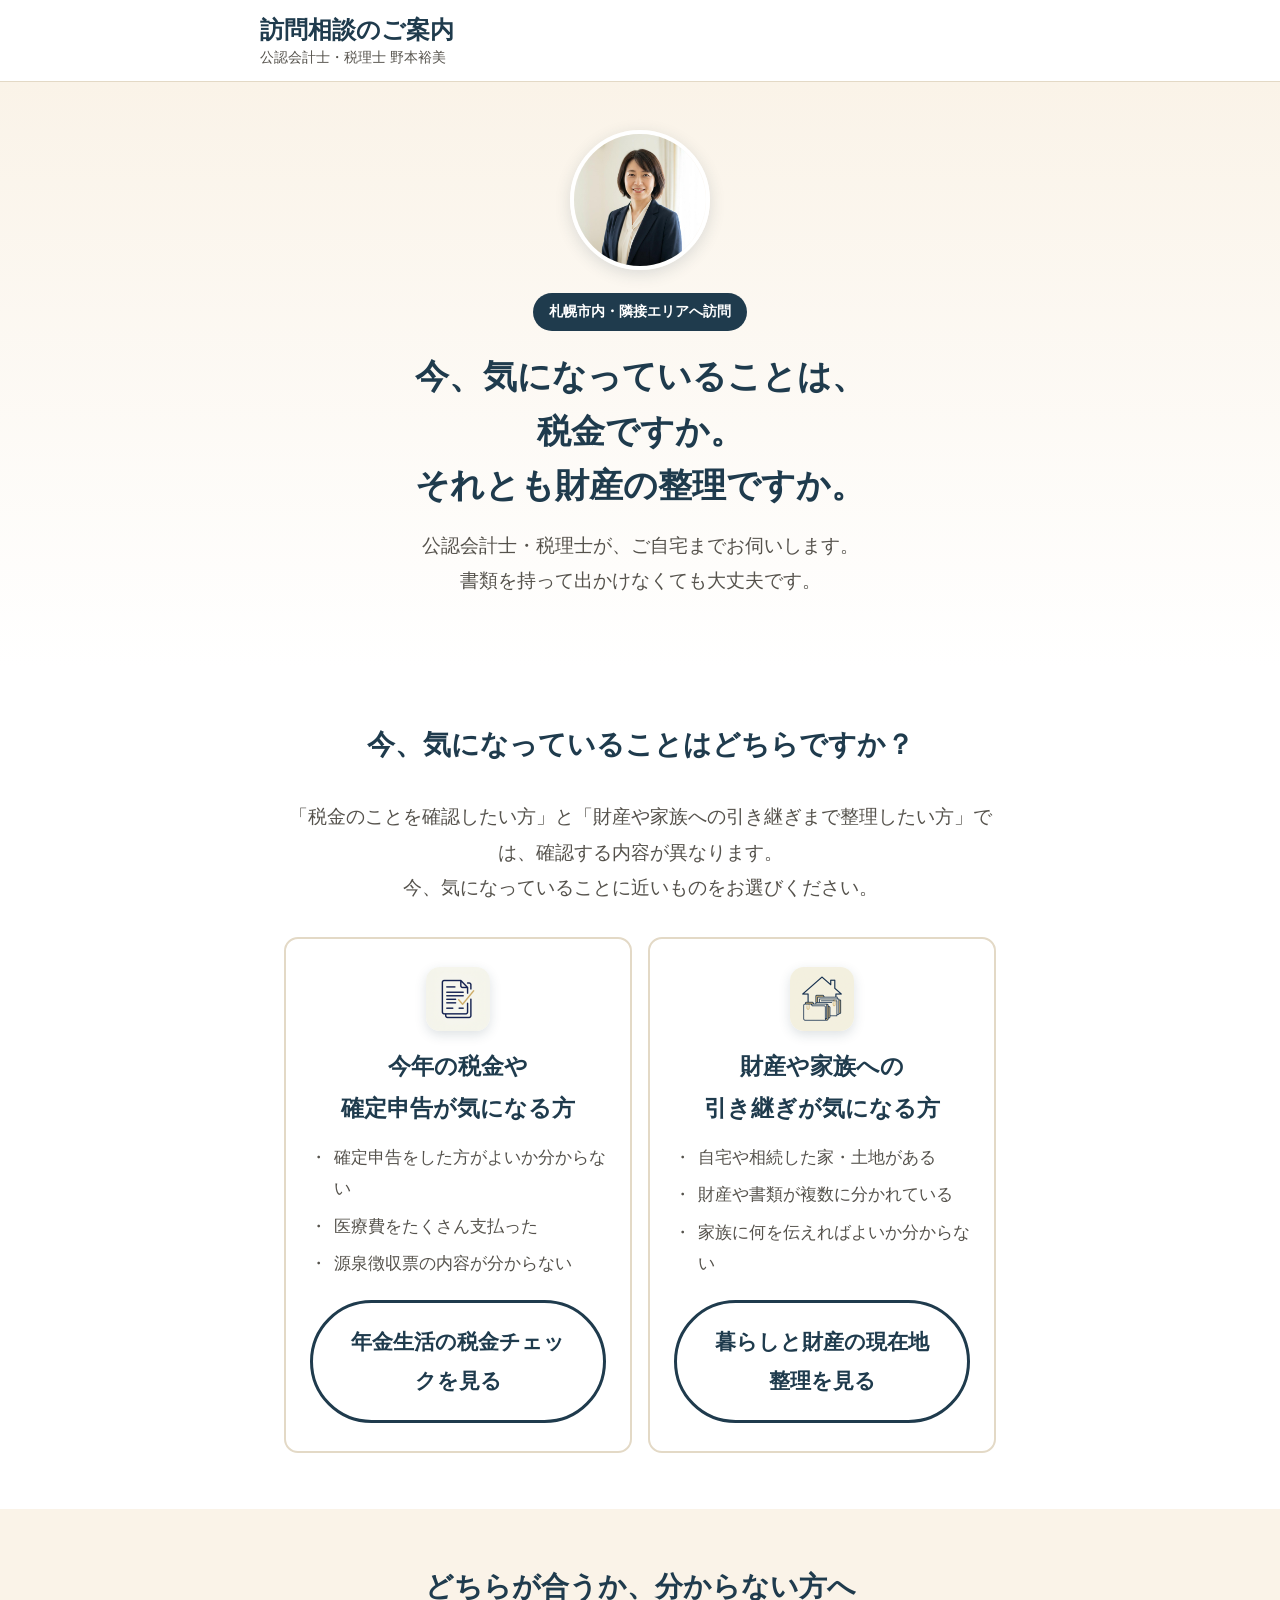
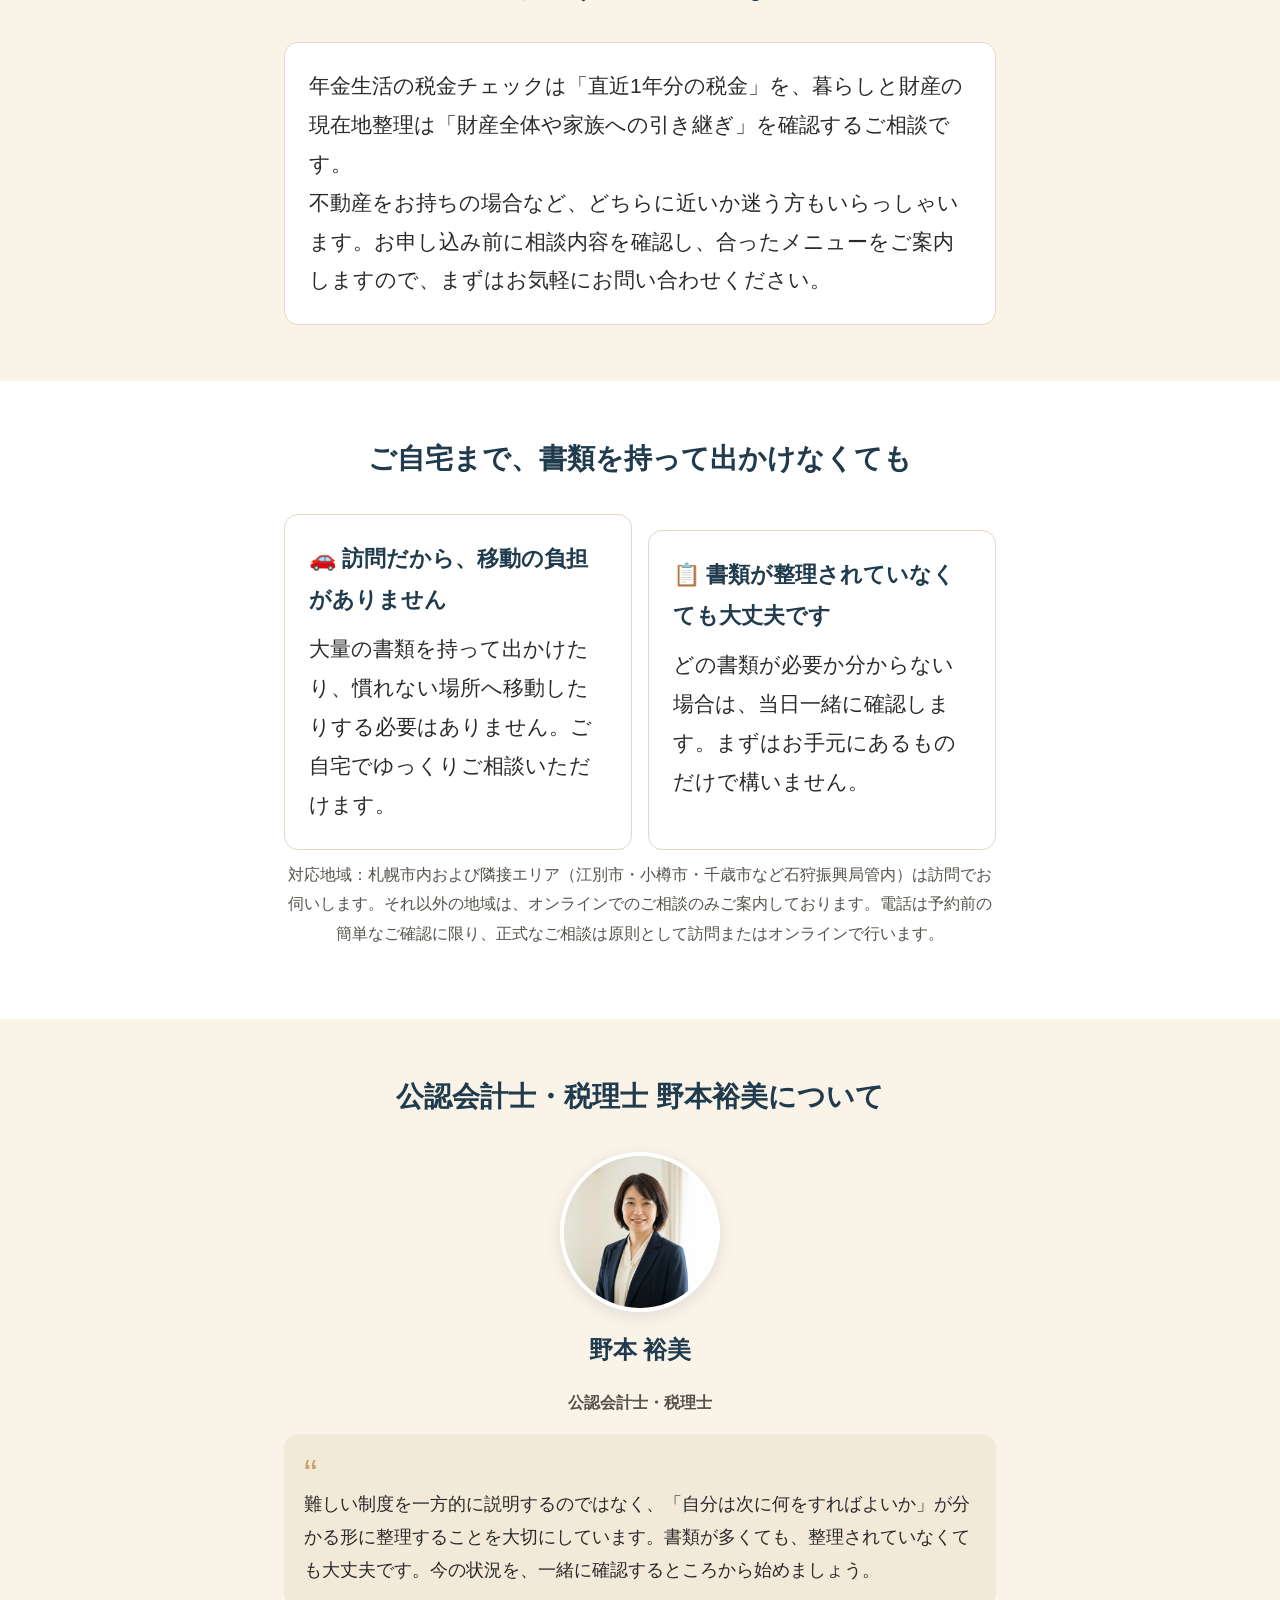
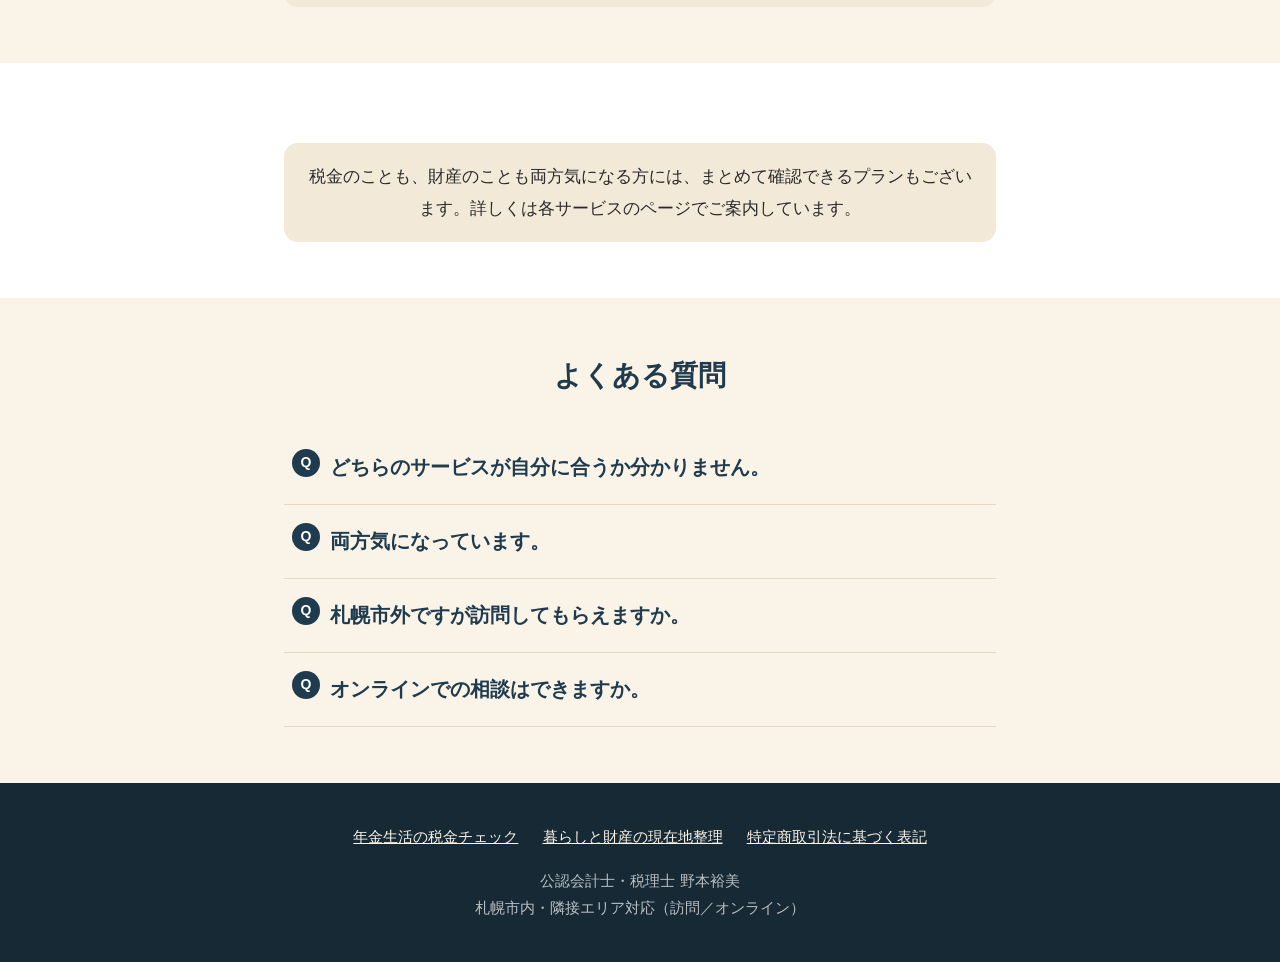
==== index.html @ a7a0d0bf "Initial commit: 野本裕美 訪問相談LP (案内ページ、税金チェック、現在地整理) Co-Authored-By: Claude Sonnet 5 <noreply@anthropic." ====
<!doctype html>
<html lang="ja">
<head>
<meta charset="UTF-8">
<meta name="viewport" content="width=device-width, initial-scale=1">
<title>訪問相談のご案内｜公認会計士・税理士 野本裕美</title>
<meta name="description" content="札幌市内・隣接エリアへの訪問相談。今年の税金が気になる方は「年金生活の税金チェック」、財産や家族への引き継ぎが気になる方は「暮らしと財産の現在地整理」へ。">
<link rel="stylesheet" href="assets/css/style.css">
</head>
<body>

<header class="site-header">
  <div class="header-inner">
    <div class="brand">訪問相談のご案内<small>公認会計士・税理士 野本裕美</small></div>
  </div>
</header>

<!-- ============ 1. ファーストビュー ============ -->
<section class="hero">
  <div class="container">
    <img class="hero-photo" src="assets/images/nomoto-profile.jpg" alt="公認会計士・税理士 野本裕美">
    <p class="eyebrow">札幌市内・隣接エリアへ訪問</p>
    <h1>今、気になっていることは、<br>税金ですか。<br>それとも財産の整理ですか。</h1>
    <p class="hero-sub">公認会計士・税理士が、ご自宅までお伺いします。<br>書類を持って出かけなくても大丈夫です。</p>
  </div>
</section>

<!-- ============ 2. 選択肢 ============ -->
<section>
  <div class="container">
    <h2 class="section-title">今、気になっていることはどちらですか？</h2>
    <p class="section-lead">「税金のことを確認したい方」と「財産や家族への引き継ぎまで整理したい方」では、確認する内容が異なります。<br>今、気になっていることに近いものをお選びください。</p>

    <div class="card-grid cols-2">
      <div class="choice-card">
        <img class="choice-icon-img" src="assets/images/icon-tax-check.png" alt="">
        <h3>今年の税金や<br>確定申告が気になる方</h3>
        <ul>
          <li>確定申告をした方がよいか分からない</li>
          <li>医療費をたくさん支払った</li>
          <li>源泉徴収票の内容が分からない</li>
        </ul>
        <a class="btn btn-secondary btn-block" href="tax-check.html">年金生活の税金チェックを見る</a>
      </div>

      <div class="choice-card">
        <img class="choice-icon-img" src="assets/images/icon-asset-check.png" alt="">
        <h3>財産や家族への<br>引き継ぎが気になる方</h3>
        <ul>
          <li>自宅や相続した家・土地がある</li>
          <li>財産や書類が複数に分かれている</li>
          <li>家族に何を伝えればよいか分からない</li>
        </ul>
        <a class="btn btn-secondary btn-block" href="asset-check.html">暮らしと財産の現在地整理を見る</a>
      </div>
    </div>
  </div>
</section>

<!-- ============ 3. どちらか分からない方へ ============ -->
<section class="alt">
  <div class="container">
    <h2 class="section-title">どちらが合うか、分からない方へ</h2>
    <div class="card">
      <p style="margin-bottom:0;">
        年金生活の税金チェックは「直近1年分の税金」を、暮らしと財産の現在地整理は「財産全体や家族への引き継ぎ」を確認するご相談です。<br>
        不動産をお持ちの場合など、どちらに近いか迷う方もいらっしゃいます。お申し込み前に相談内容を確認し、合ったメニューをご案内しますので、まずはお気軽にお問い合わせください。
      </p>
    </div>
  </div>
</section>

<!-- ============ 4. 訪問相談の特徴 ============ -->
<section>
  <div class="container">
    <h2 class="section-title">ご自宅まで、書類を持って出かけなくても</h2>
    <div class="card-grid cols-2">
      <div class="card">
        <h3>🚗 訪問だから、移動の負担がありません</h3>
        <p style="margin-bottom:0;">大量の書類を持って出かけたり、慣れない場所へ移動したりする必要はありません。ご自宅でゆっくりご相談いただけます。</p>
      </div>
      <div class="card">
        <h3>📋 書類が整理されていなくても大丈夫です</h3>
        <p style="margin-bottom:0;">どの書類が必要か分からない場合は、当日一緒に確認します。まずはお手元にあるものだけで構いません。</p>
      </div>
    </div>
    <p class="area-note">対応地域：札幌市内および隣接エリア（江別市・小樽市・千歳市など石狩振興局管内）は訪問でお伺いします。それ以外の地域は、オンラインでのご相談のみご案内しております。電話は予約前の簡単なご確認に限り、正式なご相談は原則として訪問またはオンラインで行います。</p>
  </div>
</section>

<!-- ============ 5. 提供者紹介 ============ -->
<section class="alt">
  <div class="container">
    <h2 class="section-title">公認会計士・税理士 野本裕美について</h2>
    <div class="profile">
      <img class="profile-photo" src="assets/images/nomoto-profile.jpg" alt="野本裕美">
      <div class="profile-name">野本 裕美</div>
      <div class="profile-cred">公認会計士・税理士</div>
      <div class="profile-comment">
        難しい制度を一方的に説明するのではなく、「自分は次に何をすればよいか」が分かる形に整理することを大切にしています。書類が多くても、整理されていなくても大丈夫です。今の状況を、一緒に確認するところから始めましょう。
      </div>
    </div>
  </div>
</section>

<!-- ============ 6. セットプラン軽め案内 ============ -->
<section>
  <div class="container">
    <div class="cross-link">
      税金のことも、財産のことも両方気になる方には、まとめて確認できるプランもございます。詳しくは各サービスのページでご案内しています。
    </div>
  </div>
</section>

<!-- ============ 7. よくある質問 ============ -->
<section class="alt">
  <div class="container">
    <h2 class="section-title">よくある質問</h2>

    <details class="faq-item">
      <summary>どちらのサービスが自分に合うか分かりません。</summary>
      <div class="faq-answer">お申し込み前に内容を確認し、合ったメニューをご案内します。まずはお気軽にお問い合わせください。</div>
    </details>

    <details class="faq-item">
      <summary>両方気になっています。</summary>
      <div class="faq-answer">まとめて確認できるセットプランをご用意しています。各サービスページの料金欄でご案内しています。</div>
    </details>

    <details class="faq-item">
      <summary>札幌市外ですが訪問してもらえますか。</summary>
      <div class="faq-answer">札幌市内および隣接エリア（江別・小樽・千歳など石狩振興局管内）は訪問で伺います。それ以外の地域は、オンラインでのご相談のみご案内しております。</div>
    </details>

    <details class="faq-item">
      <summary>オンラインでの相談はできますか。</summary>
      <div class="faq-answer">ご本人またはご家族が希望される場合は、対応を検討します。まずはお問い合わせください。</div>
    </details>
  </div>
</section>

<!-- ============ フッター ============ -->
<footer class="site-footer">
  <div class="container">
    <div class="footer-links">
      <a href="tax-check.html">年金生活の税金チェック</a>
      <a href="asset-check.html">暮らしと財産の現在地整理</a>
      <a href="javascript:void(0);" title="準備中">特定商取引法に基づく表記</a>
    </div>
    <p class="footer-address">
      公認会計士・税理士 野本裕美<br>
      札幌市内・隣接エリア対応（訪問／オンライン）
    </p>
  </div>
</footer>

</body>
</html>
---- assets/css/style.css ----
/* ==========================================================
   暮らしと財産の整理相談 / 年金生活の税金チェック 共通スタイル
   シニアにも読みやすいことを優先：文字大きめ・太め・行間広め・高コントラスト
   ========================================================== */

:root {
  --color-navy: #1f3b4d;
  --color-navy-dark: #162935;
  --color-cream: #faf3e8;
  --color-cream-soft: #f3e9d8;
  --color-white: #ffffff;
  --color-text: #2a2a2a;
  --color-text-soft: #55524c;
  --color-gold: #c9a46a;
  --color-terracotta: #c97c5d;
  --color-cta: #c1502e;
  --color-cta-dark: #a5401f;
  --color-border: #e3d9c6;
  --font-base: "Hiragino Sans", "Yu Gothic", "Noto Sans JP", "Meiryo", sans-serif;
  --max-width: 760px;
  --radius: 14px;
}

* {
  box-sizing: border-box;
}

html {
  scroll-behavior: smooth;
}

body {
  margin: 0;
  font-family: var(--font-base);
  color: var(--color-text);
  background: var(--color-white);
  line-height: 1.85;
  font-size: 21px;
  font-weight: 500;
  -webkit-text-size-adjust: 100%;
}

img {
  max-width: 100%;
  display: block;
}

a {
  color: inherit;
}

h1, h2, h3, h4 {
  font-weight: 700;
}

h1, h2, h3, p, ul, ol {
  margin: 0 0 0.9em;
}

.container {
  max-width: var(--max-width);
  margin: 0 auto;
  padding: 0 24px;
}

/* ---------- ヘッダー ---------- */

.site-header {
  background: var(--color-white);
  border-bottom: 1px solid var(--color-border);
  padding: 14px 20px;
  position: sticky;
  top: 0;
  z-index: 10;
}

.site-header .header-inner {
  max-width: var(--max-width);
  margin: 0 auto;
  display: flex;
  align-items: center;
  justify-content: space-between;
  gap: 12px;
}

.brand-group {
  display: flex;
  align-items: center;
  gap: 10px;
  min-width: 0;
}

.brand-icon {
  width: 38px;
  height: 38px;
  border-radius: 9px;
  object-fit: cover;
  flex-shrink: 0;
}

.site-header .brand {
  font-size: 24px;
  font-weight: bold;
  color: var(--color-navy);
  line-height: 1.35;
}

.site-header .brand small {
  display: block;
  font-weight: 500;
  font-size: 14px;
  color: var(--color-text-soft);
  margin-top: 2px;
}

.header-cta {
  flex-shrink: 0;
  background: var(--color-cta);
  color: var(--color-white);
  padding: 12px 20px;
  border-radius: 999px;
  font-size: 16px;
  font-weight: bold;
  text-decoration: none;
  white-space: nowrap;
}

/* ---------- セクション共通 ---------- */

section {
  padding: 56px 0;
}

section.alt {
  background: var(--color-cream);
}

.section-title {
  font-size: 28px;
  color: var(--color-navy);
  text-align: center;
  margin-bottom: 32px;
  line-height: 1.6;
}

.section-lead {
  text-align: center;
  color: var(--color-text-soft);
  margin-bottom: 32px;
  font-size: 19px;
}

/* ---------- ファーストビュー ---------- */

.hero {
  background: linear-gradient(180deg, var(--color-cream) 0%, var(--color-white) 100%);
  padding: 48px 0 40px;
  text-align: center;
}

.hero-icon {
  width: 68px;
  height: 68px;
  border-radius: 16px;
  object-fit: cover;
  margin: 0 auto 16px;
  box-shadow: 0 4px 12px rgba(31, 59, 77, 0.15);
}

.hero .eyebrow {
  display: inline-block;
  background: var(--color-navy);
  color: var(--color-white);
  font-size: 14px;
  font-weight: bold;
  padding: 6px 16px;
  border-radius: 999px;
  margin-bottom: 18px;
}

.hero h1 {
  font-size: 34px;
  line-height: 1.6;
  color: var(--color-navy);
  margin-bottom: 16px;
}

.hero .hero-sub {
  font-size: 19px;
  color: var(--color-text-soft);
  margin-bottom: 28px;
}

.hero .hero-meta {
  font-size: 17px;
  font-weight: bold;
  color: var(--color-text-soft);
  margin-bottom: 28px;
}

.hero-photo {
  width: 140px;
  height: 140px;
  border-radius: 50%;
  object-fit: cover;
  margin: 0 auto 20px;
  border: 4px solid var(--color-white);
  box-shadow: 0 4px 16px rgba(31, 59, 77, 0.15);
}

/* ---------- ボタン ---------- */

.btn {
  display: inline-block;
  text-decoration: none;
  font-weight: bold;
  text-align: center;
  border-radius: 999px;
  padding: 20px 32px;
  font-size: 21px;
  min-width: 280px;
  transition: opacity 0.15s ease, transform 0.15s ease;
}

.btn:hover, .btn:active {
  opacity: 0.85;
}

.btn-primary {
  background: var(--color-cta);
  color: var(--color-white);
  box-shadow: 0 6px 16px rgba(193, 80, 46, 0.35);
}

.btn-secondary {
  background: var(--color-white);
  color: var(--color-navy);
  border: 3px solid var(--color-navy);
}

.btn-block {
  display: block;
  width: 100%;
}

.btn-note {
  font-size: 15px;
  font-weight: 500;
  color: var(--color-text-soft);
  margin-top: 10px;
}

.cta-wrap {
  text-align: center;
  margin: 28px 0;
}

/* ---------- チェックリスト ---------- */

.check-list {
  list-style: none;
  padding: 0;
  margin: 0;
  display: grid;
  gap: 14px;
}

.check-list li {
  background: var(--color-white);
  border: 1px solid var(--color-border);
  border-radius: var(--radius);
  padding: 18px 20px;
  display: flex;
  align-items: flex-start;
  gap: 12px;
  font-size: 20px;
  font-weight: 600;
}

.check-list li::before {
  content: "✓";
  flex-shrink: 0;
  width: 30px;
  height: 30px;
  border-radius: 50%;
  background: var(--color-gold);
  color: var(--color-white);
  display: flex;
  align-items: center;
  justify-content: center;
  font-size: 16px;
  font-weight: bold;
}

/* ---------- カード ---------- */

.card {
  background: var(--color-white);
  border: 1px solid var(--color-border);
  border-radius: var(--radius);
  padding: 24px;
}

.card + .card {
  margin-top: 16px;
}

.card h3 {
  color: var(--color-navy);
  font-size: 22px;
  margin-bottom: 10px;
}

.card-grid {
  display: grid;
  gap: 16px;
}

@media (min-width: 640px) {
  .card-grid.cols-2 {
    grid-template-columns: 1fr 1fr;
  }
}

/* ---------- 選択肢カード（案内ページ） ---------- */

.choice-card {
  background: var(--color-white);
  border: 2px solid var(--color-border);
  border-radius: var(--radius);
  padding: 28px 24px;
  text-align: center;
}

.choice-card .choice-icon {
  font-size: 40px;
  margin-bottom: 12px;
}

.choice-card .choice-icon-img {
  width: 64px;
  height: 64px;
  border-radius: 14px;
  object-fit: cover;
  margin: 0 auto 14px;
  box-shadow: 0 4px 12px rgba(31, 59, 77, 0.15);
}

.choice-card h3 {
  font-size: 23px;
  color: var(--color-navy);
  margin-bottom: 12px;
}

.choice-card ul {
  text-align: left;
  padding-left: 0;
  list-style: none;
  margin-bottom: 20px;
  font-size: 17px;
  font-weight: 500;
  color: var(--color-text-soft);
}

.choice-card ul li {
  padding-left: 1.4em;
  position: relative;
  margin-bottom: 6px;
}

.choice-card ul li::before {
  content: "・";
  position: absolute;
  left: 0;
}

/* ---------- ステップ（相談の流れ） ---------- */

.steps {
  list-style: none;
  padding: 0;
  margin: 0;
  counter-reset: step;
}

.steps li {
  counter-increment: step;
  position: relative;
  padding: 4px 0 24px 56px;
  border-left: 2px solid var(--color-border);
  margin-left: 20px;
}

.steps li:last-child {
  border-left: 2px solid transparent;
  padding-bottom: 0;
}

.steps li::before {
  content: counter(step);
  position: absolute;
  left: -21px;
  top: 0;
  width: 40px;
  height: 40px;
  border-radius: 50%;
  background: var(--color-navy);
  color: var(--color-white);
  display: flex;
  align-items: center;
  justify-content: center;
  font-weight: bold;
  font-size: 18px;
}

.steps h4 {
  margin: 0 0 4px;
  font-size: 19px;
  color: var(--color-navy);
}

.steps p {
  margin: 0;
  font-size: 17px;
  color: var(--color-text-soft);
}

/* ---------- 結果分類（4分類 / 9項目） ---------- */

.result-grid {
  display: grid;
  gap: 12px;
  margin-bottom: 20px;
}

@media (min-width: 640px) {
  .result-grid.cols-2 {
    grid-template-columns: 1fr 1fr;
  }
}

.result-item {
  background: var(--color-cream-soft);
  border-radius: var(--radius);
  padding: 18px 20px;
  font-size: 18px;
  font-weight: 600;
}

.result-item .num {
  display: inline-block;
  background: var(--color-navy);
  color: var(--color-white);
  font-size: 13px;
  font-weight: bold;
  border-radius: 999px;
  padding: 3px 12px;
  margin-bottom: 8px;
}

.disclaimer {
  font-size: 15px;
  color: var(--color-text-soft);
  background: var(--color-cream-soft);
  border-radius: var(--radius);
  padding: 16px 20px;
  margin-top: 20px;
}

/* ---------- 提供者紹介 ---------- */

.profile {
  display: flex;
  flex-direction: column;
  align-items: center;
  text-align: center;
  gap: 16px;
}

.profile-photo {
  width: 160px;
  height: 160px;
  border-radius: 50%;
  object-fit: cover;
  border: 4px solid var(--color-white);
  box-shadow: 0 4px 16px rgba(31, 59, 77, 0.12);
}

.profile-name {
  font-size: 24px;
  color: var(--color-navy);
  font-weight: bold;
}

.profile-cred {
  font-size: 16px;
  font-weight: 600;
  color: var(--color-text-soft);
}

.profile-comment {
  background: var(--color-cream-soft);
  border-radius: var(--radius);
  padding: 20px;
  font-size: 18px;
  text-align: left;
  position: relative;
}

.profile-comment::before {
  content: "“";
  font-size: 40px;
  color: var(--color-gold);
  line-height: 1;
  display: block;
  margin-bottom: -6px;
}

/* ---------- 料金テーブル ---------- */

.price-card {
  border: 2px solid var(--color-navy);
  border-radius: var(--radius);
  padding: 26px 24px;
  background: var(--color-white);
}

.price-card .price-name {
  font-size: 21px;
  color: var(--color-navy);
  font-weight: bold;
  margin-bottom: 6px;
}

.price-card .price-amount {
  font-size: 34px;
  color: var(--color-navy);
  font-weight: bold;
  margin-bottom: 4px;
}

.price-card .price-amount span {
  font-size: 16px;
  font-weight: 500;
  color: var(--color-text-soft);
}

.price-card .price-meta {
  font-size: 16px;
  font-weight: 600;
  color: var(--color-text-soft);
  margin-bottom: 18px;
}

.price-included, .price-excluded {
  font-size: 17px;
  font-weight: 500;
  margin-bottom: 0;
}

.price-included li, .price-excluded li {
  margin-bottom: 6px;
}

.set-plan-card {
  background: var(--color-cream-soft);
  border: 1px dashed var(--color-gold);
  border-radius: var(--radius);
  padding: 20px;
  margin-top: 20px;
}

.set-plan-card .set-plan-label {
  font-size: 15px;
  color: var(--color-terracotta);
  font-weight: bold;
  margin-bottom: 6px;
}

.set-plan-card .price-amount {
  font-size: 26px;
}

/* ---------- FAQ ---------- */

.faq-item {
  border-bottom: 1px solid var(--color-border);
}

.faq-item summary {
  cursor: pointer;
  font-weight: bold;
  color: var(--color-navy);
  padding: 18px 8px;
  font-size: 20px;
  list-style: none;
  display: flex;
  gap: 10px;
}

.faq-item summary::before {
  content: "Q";
  flex-shrink: 0;
  background: var(--color-navy);
  color: var(--color-white);
  width: 28px;
  height: 28px;
  border-radius: 50%;
  font-size: 14px;
  display: flex;
  align-items: center;
  justify-content: center;
}

.faq-item summary::-webkit-details-marker {
  display: none;
}

.faq-item .faq-answer {
  padding: 0 8px 18px 46px;
  font-size: 19px;
  font-weight: 500;
  color: var(--color-text-soft);
}

/* ---------- 準備資料 ---------- */

.doc-list {
  list-style: none;
  padding: 0;
  display: grid;
  gap: 10px;
}

.doc-list li {
  background: var(--color-white);
  border: 1px solid var(--color-border);
  border-radius: 10px;
  padding: 14px 16px;
  font-size: 19px;
  font-weight: 600;
  display: flex;
  gap: 10px;
  align-items: center;
}

.doc-list li::before {
  content: "📄";
  flex-shrink: 0;
}

/* ---------- 書類イメージ ---------- */

.doc-amount-image {
  background: var(--color-cream-soft);
  border-radius: var(--radius);
  padding: 24px;
  text-align: center;
  margin: 20px 0;
}

.doc-amount-image img {
  max-width: 260px;
  margin: 0 auto 14px;
  border-radius: 10px;
}

.doc-amount-image p {
  font-size: 16px;
  font-weight: 600;
  color: var(--color-text-soft);
  margin: 0;
}

/* ---------- 注記ボックス ---------- */

.note-box {
  background: var(--color-cream-soft);
  border-left: 4px solid var(--color-gold);
  border-radius: 0 var(--radius) var(--radius) 0;
  padding: 16px 20px;
  font-size: 17px;
  color: var(--color-text-soft);
}

/* ---------- フッター ---------- */

.site-footer {
  background: var(--color-navy-dark);
  color: var(--color-white);
  padding: 40px 0 28px;
  text-align: center;
  font-size: 15px;
}

.site-footer a {
  color: var(--color-cream);
  text-decoration: underline;
}

.site-footer .footer-links {
  margin-bottom: 16px;
}

.site-footer .footer-links a {
  margin: 0 10px;
}

.site-footer .footer-address {
  color: rgba(255, 255, 255, 0.7);
  line-height: 1.8;
}

/* ---------- リンク誘導（別LPへ） ---------- */

.cross-link {
  text-align: center;
  padding: 18px;
  background: var(--color-cream-soft);
  border-radius: var(--radius);
  font-size: 17px;
  font-weight: 500;
  margin-top: 24px;
}

.cross-link a {
  color: var(--color-navy);
  font-weight: bold;
  text-decoration: underline;
}

/* ---------- 対応地域バッジ ---------- */

.area-note {
  font-size: 16px;
  color: var(--color-text-soft);
  text-align: center;
  margin-top: 10px;
}

@media (max-width: 480px) {
  body {
    font-size: 19px;
  }
  .hero h1 {
    font-size: 28px;
  }
  .section-title {
    font-size: 24px;
  }
  .btn {
    min-width: 100%;
  }
}
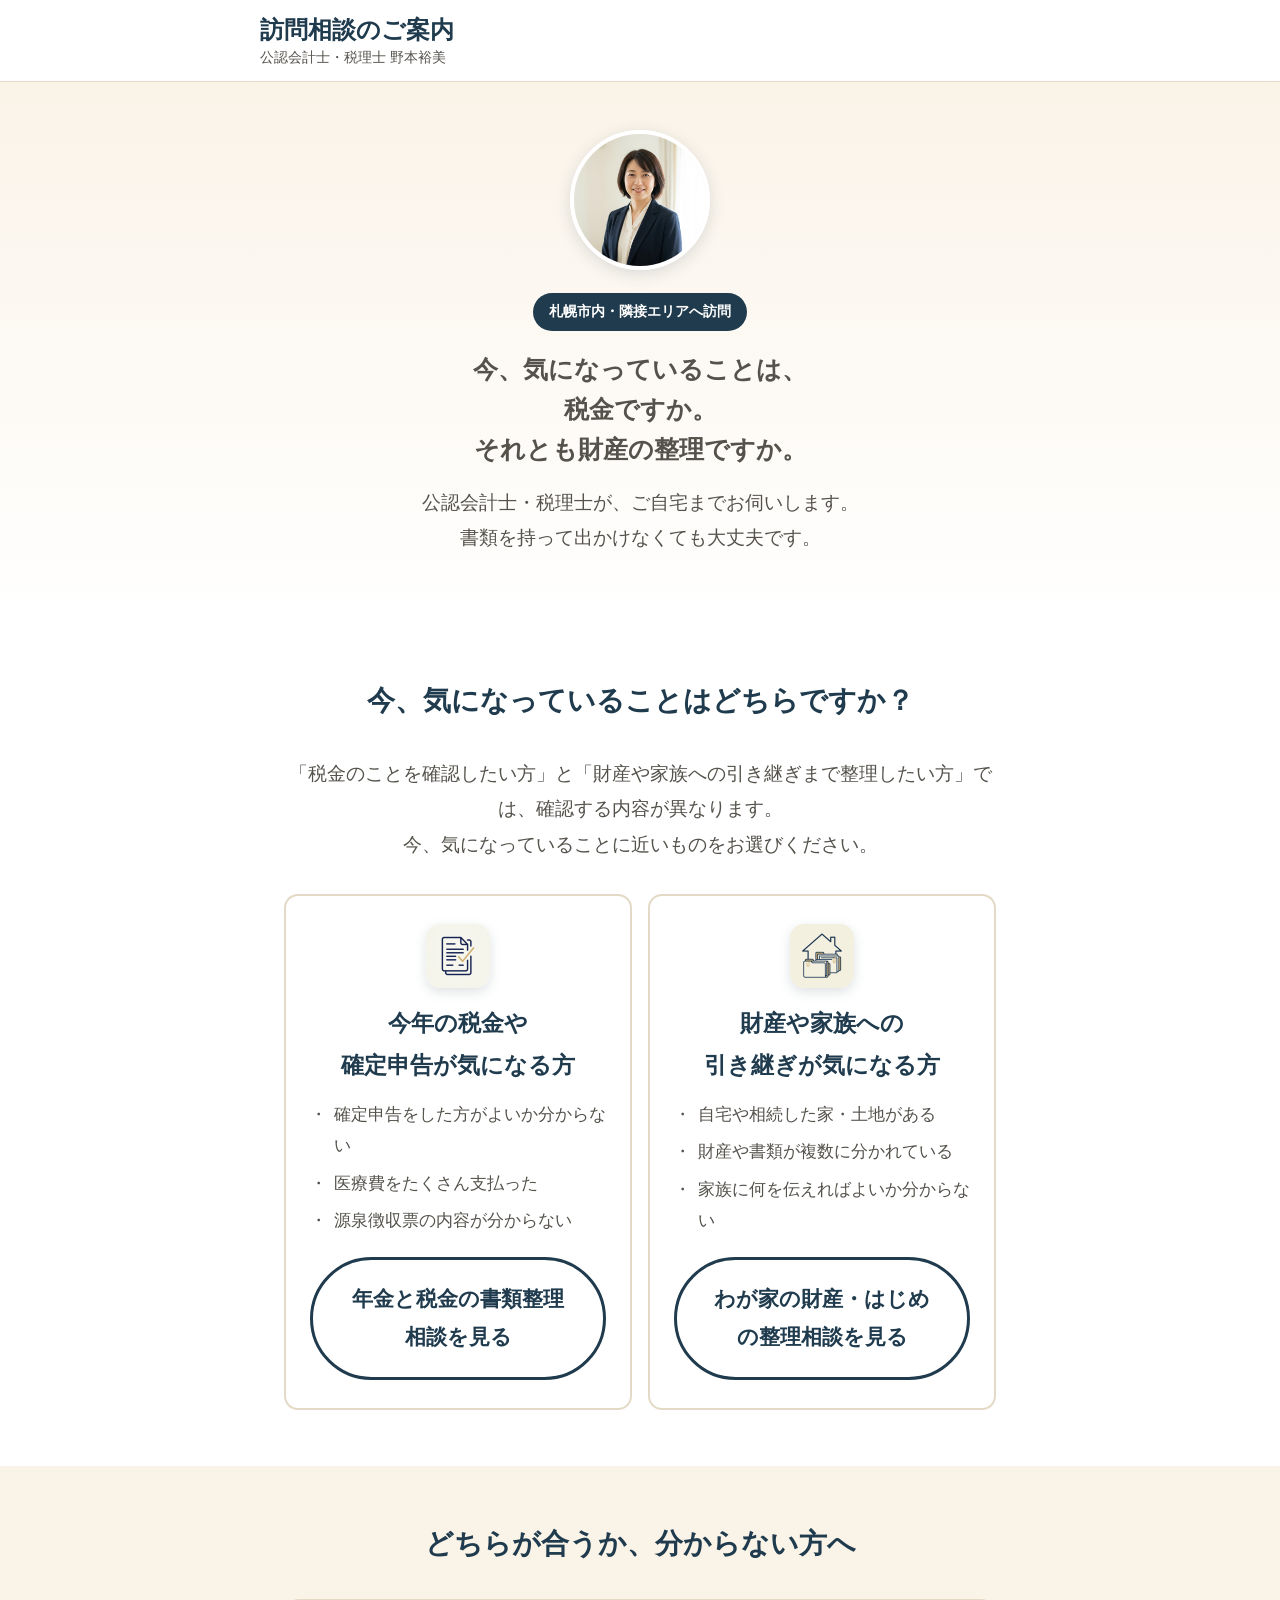
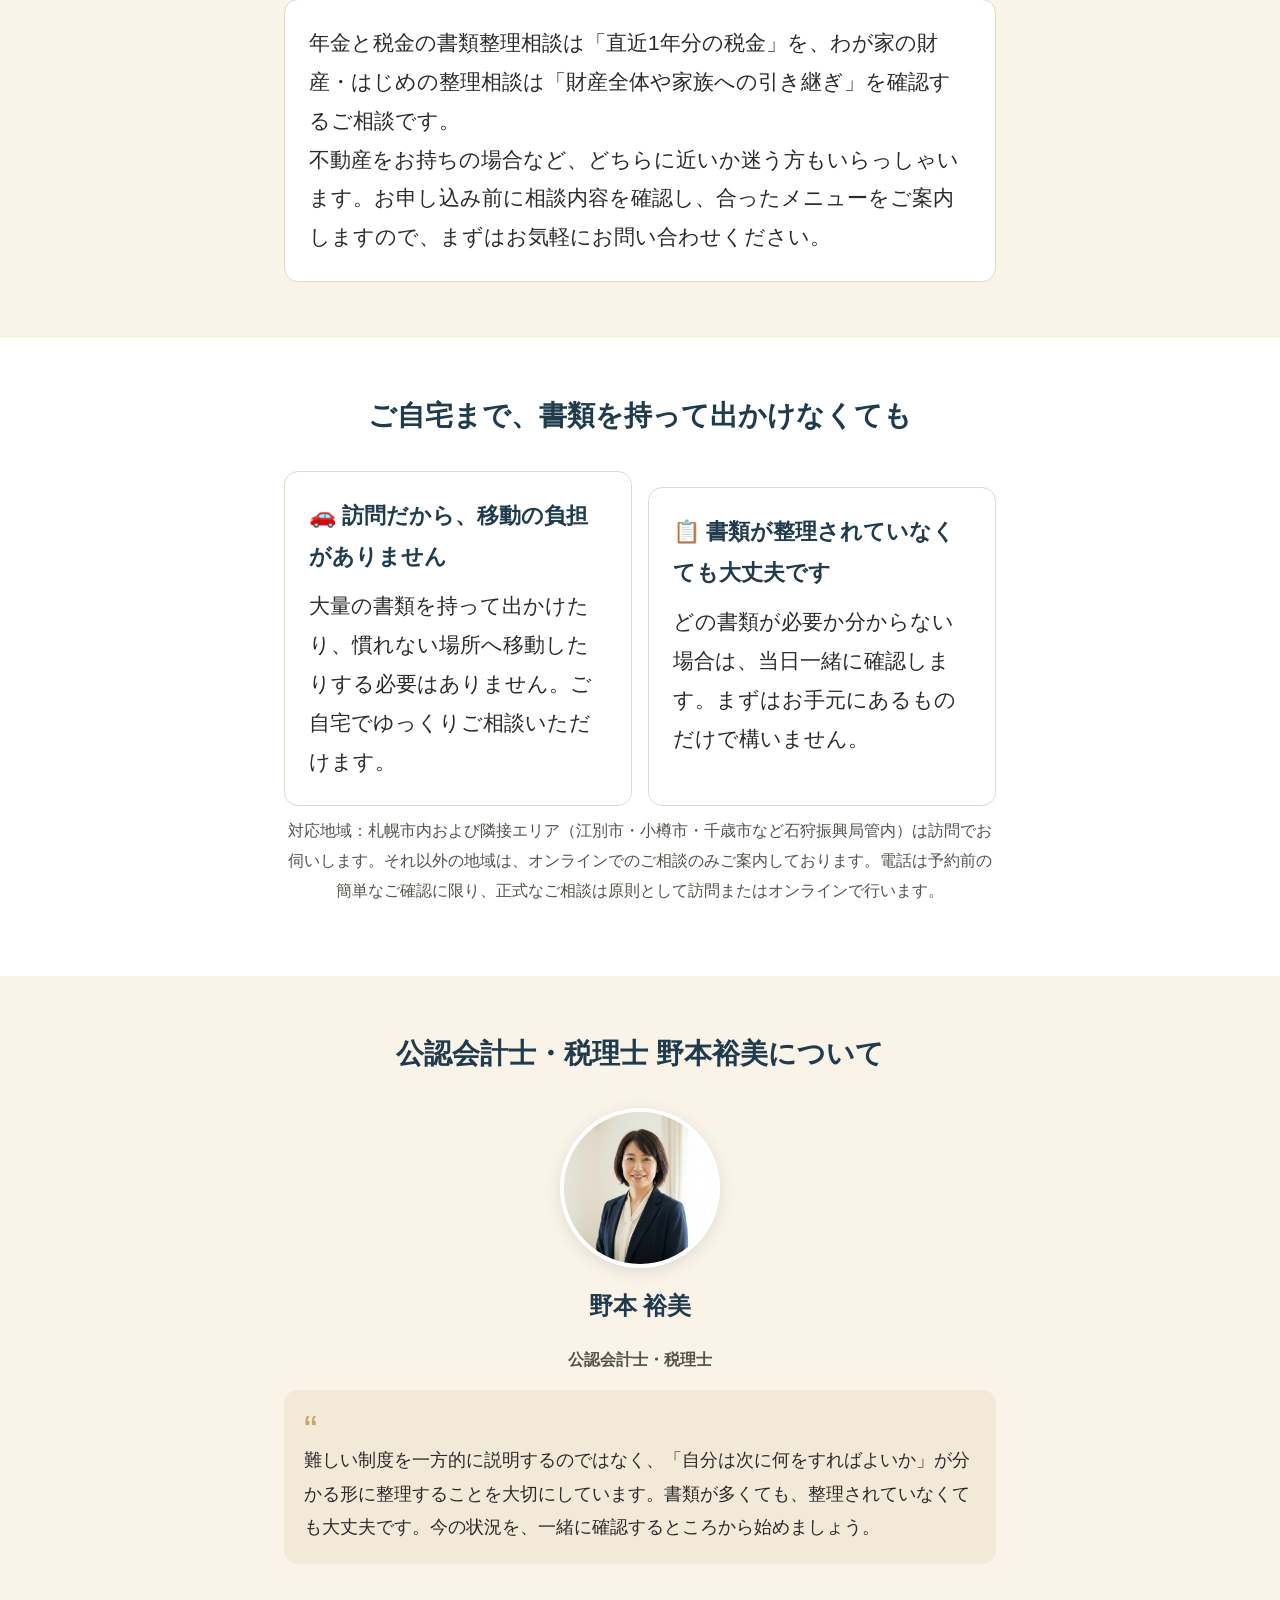
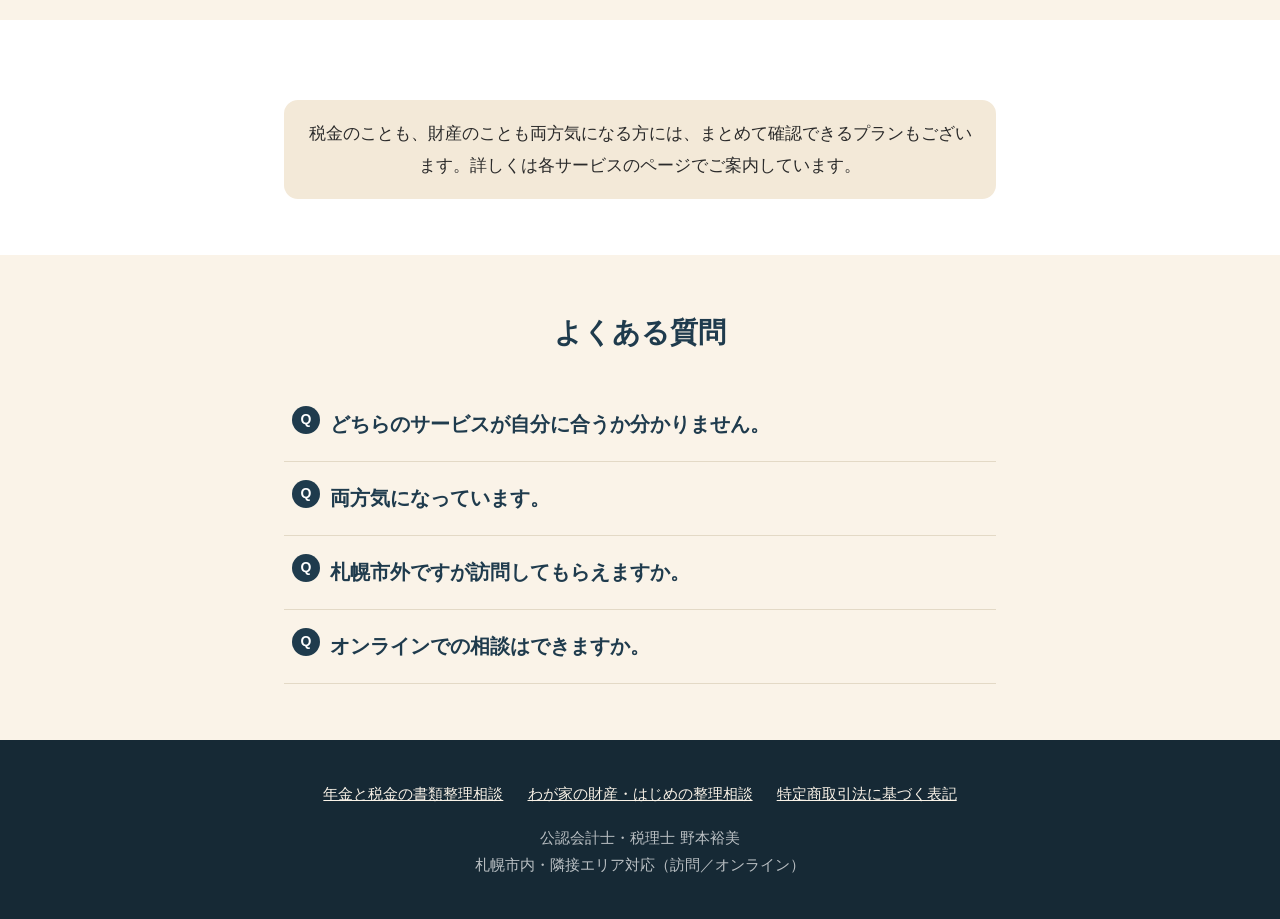
==== commit a2af9671: "サービス名を変更し、ファーストビューの訴求力を改善 - 年金生活の税金チェック → 年金と税金の書類整理相談 - 暮らしと財産の現在地整理 → わが家の財産・はじめの整理相談 - サービス名をヒーロー" ====
--- a/index.html
+++ b/index.html
@@ -4,7 +4,7 @@
 <meta charset="UTF-8">
 <meta name="viewport" content="width=device-width, initial-scale=1">
 <title>訪問相談のご案内｜公認会計士・税理士 野本裕美</title>
-<meta name="description" content="札幌市内・隣接エリアへの訪問相談。今年の税金が気になる方は「年金生活の税金チェック」、財産や家族への引き継ぎが気になる方は「暮らしと財産の現在地整理」へ。">
+<meta name="description" content="札幌市内・隣接エリアへの訪問相談。今年の税金が気になる方は「年金と税金の書類整理相談」、財産や家族への引き継ぎが気になる方は「わが家の財産・はじめの整理相談」へ。">
 <link rel="stylesheet" href="assets/css/style.css">
 </head>
 <body>
@@ -40,7 +40,7 @@
           <li>医療費をたくさん支払った</li>
           <li>源泉徴収票の内容が分からない</li>
         </ul>
-        <a class="btn btn-secondary btn-block" href="tax-check.html">年金生活の税金チェックを見る</a>
+        <a class="btn btn-secondary btn-block" href="tax-check.html">年金と税金の書類整理相談を見る</a>
       </div>
 
       <div class="choice-card">
@@ -51,7 +51,7 @@
           <li>財産や書類が複数に分かれている</li>
           <li>家族に何を伝えればよいか分からない</li>
         </ul>
-        <a class="btn btn-secondary btn-block" href="asset-check.html">暮らしと財産の現在地整理を見る</a>
+        <a class="btn btn-secondary btn-block" href="asset-check.html">わが家の財産・はじめの整理相談を見る</a>
       </div>
     </div>
   </div>
@@ -63,7 +63,7 @@
     <h2 class="section-title">どちらが合うか、分からない方へ</h2>
     <div class="card">
       <p style="margin-bottom:0;">
-        年金生活の税金チェックは「直近1年分の税金」を、暮らしと財産の現在地整理は「財産全体や家族への引き継ぎ」を確認するご相談です。<br>
+        年金と税金の書類整理相談は「直近1年分の税金」を、わが家の財産・はじめの整理相談は「財産全体や家族への引き継ぎ」を確認するご相談です。<br>
         不動産をお持ちの場合など、どちらに近いか迷う方もいらっしゃいます。お申し込み前に相談内容を確認し、合ったメニューをご案内しますので、まずはお気軽にお問い合わせください。
       </p>
     </div>
@@ -143,8 +143,8 @@
 <footer class="site-footer">
   <div class="container">
     <div class="footer-links">
-      <a href="tax-check.html">年金生活の税金チェック</a>
-      <a href="asset-check.html">暮らしと財産の現在地整理</a>
+      <a href="tax-check.html">年金と税金の書類整理相談</a>
+      <a href="asset-check.html">わが家の財産・はじめの整理相談</a>
       <a href="javascript:void(0);" title="準備中">特定商取引法に基づく表記</a>
     </div>
     <p class="footer-address">
--- a/assets/css/style.css
+++ b/assets/css/style.css
@@ -178,10 +178,19 @@
   margin-bottom: 18px;
 }
 
+.service-name {
+  font-size: clamp(30px, 5vw, 42px);
+  font-weight: 800;
+  color: var(--color-navy);
+  line-height: 1.3;
+  margin-bottom: 14px;
+}
+
 .hero h1 {
-  font-size: 34px;
+  font-size: clamp(20px, 2.6vw, 25px);
+  font-weight: 600;
   line-height: 1.6;
-  color: var(--color-navy);
+  color: var(--color-text-soft);
   margin-bottom: 16px;
 }
 
@@ -742,9 +751,6 @@
   body {
     font-size: 19px;
   }
-  .hero h1 {
-    font-size: 28px;
-  }
   .section-title {
     font-size: 24px;
   }
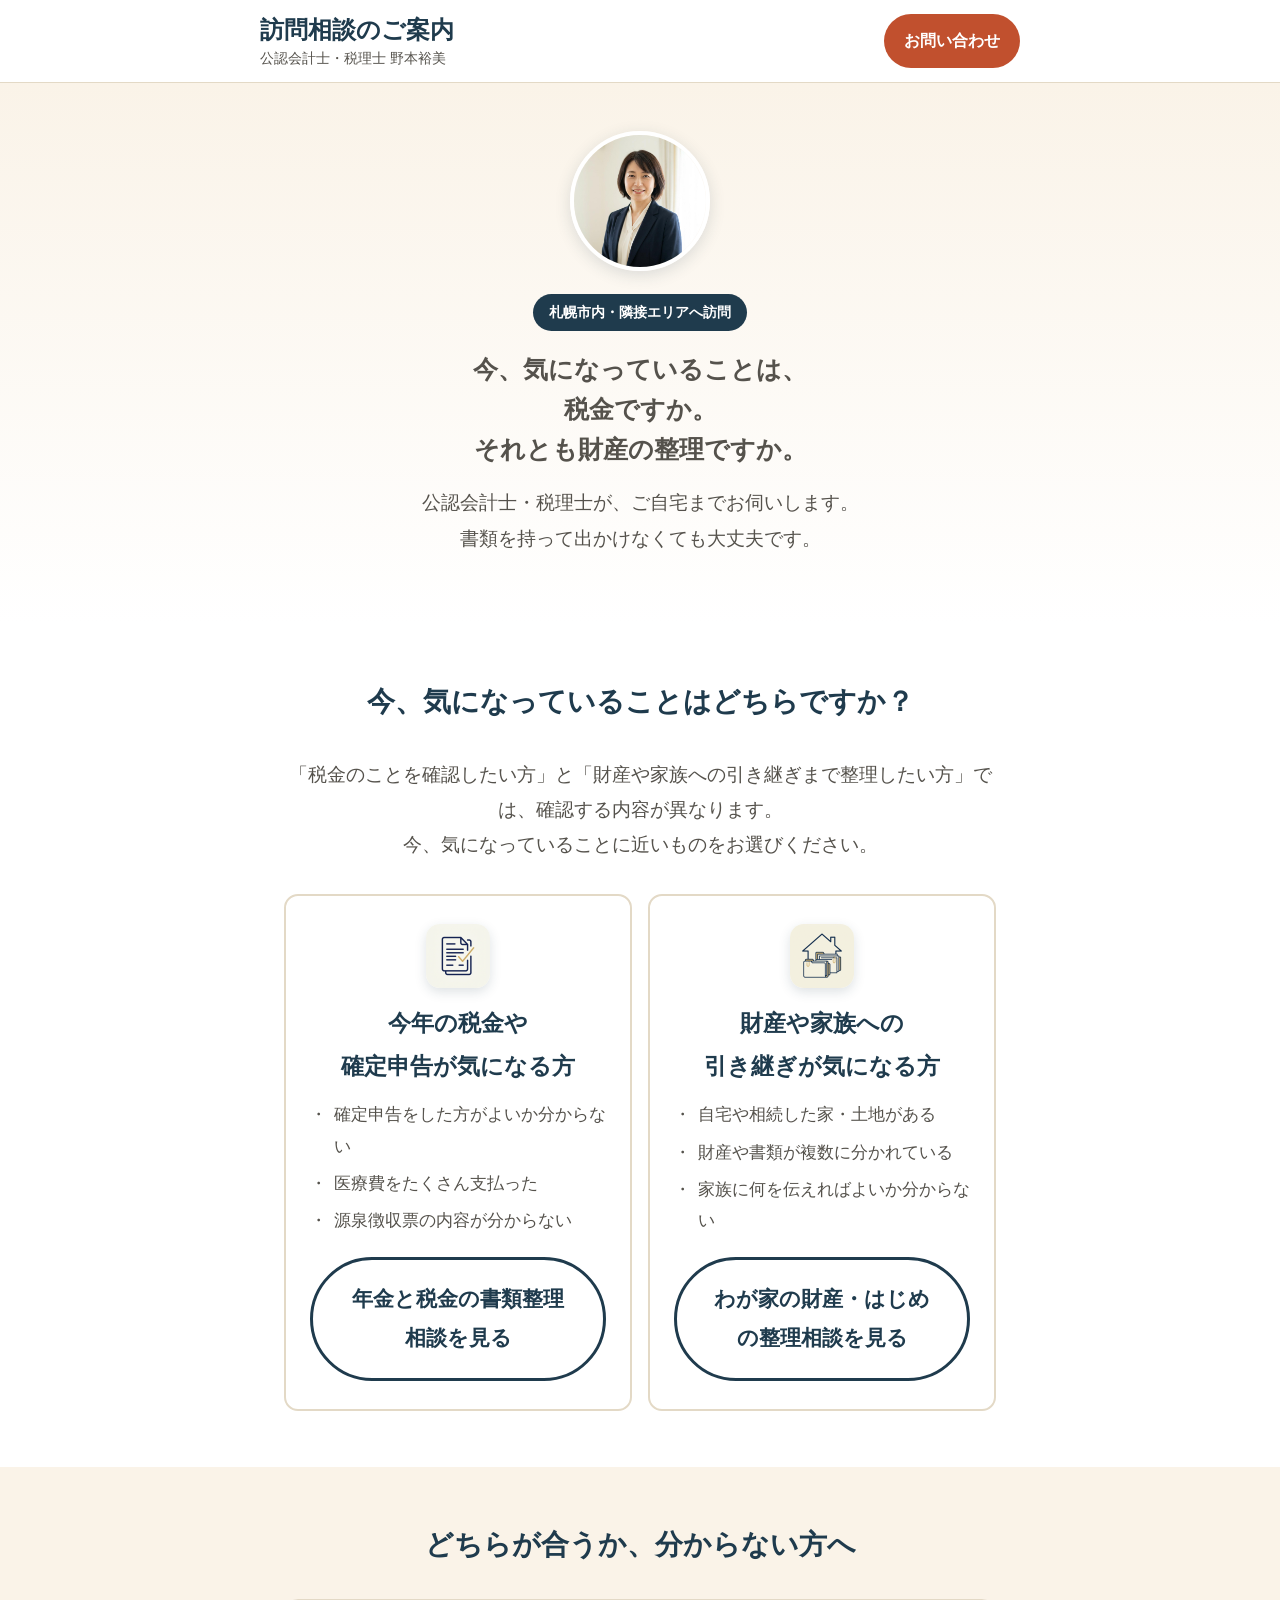
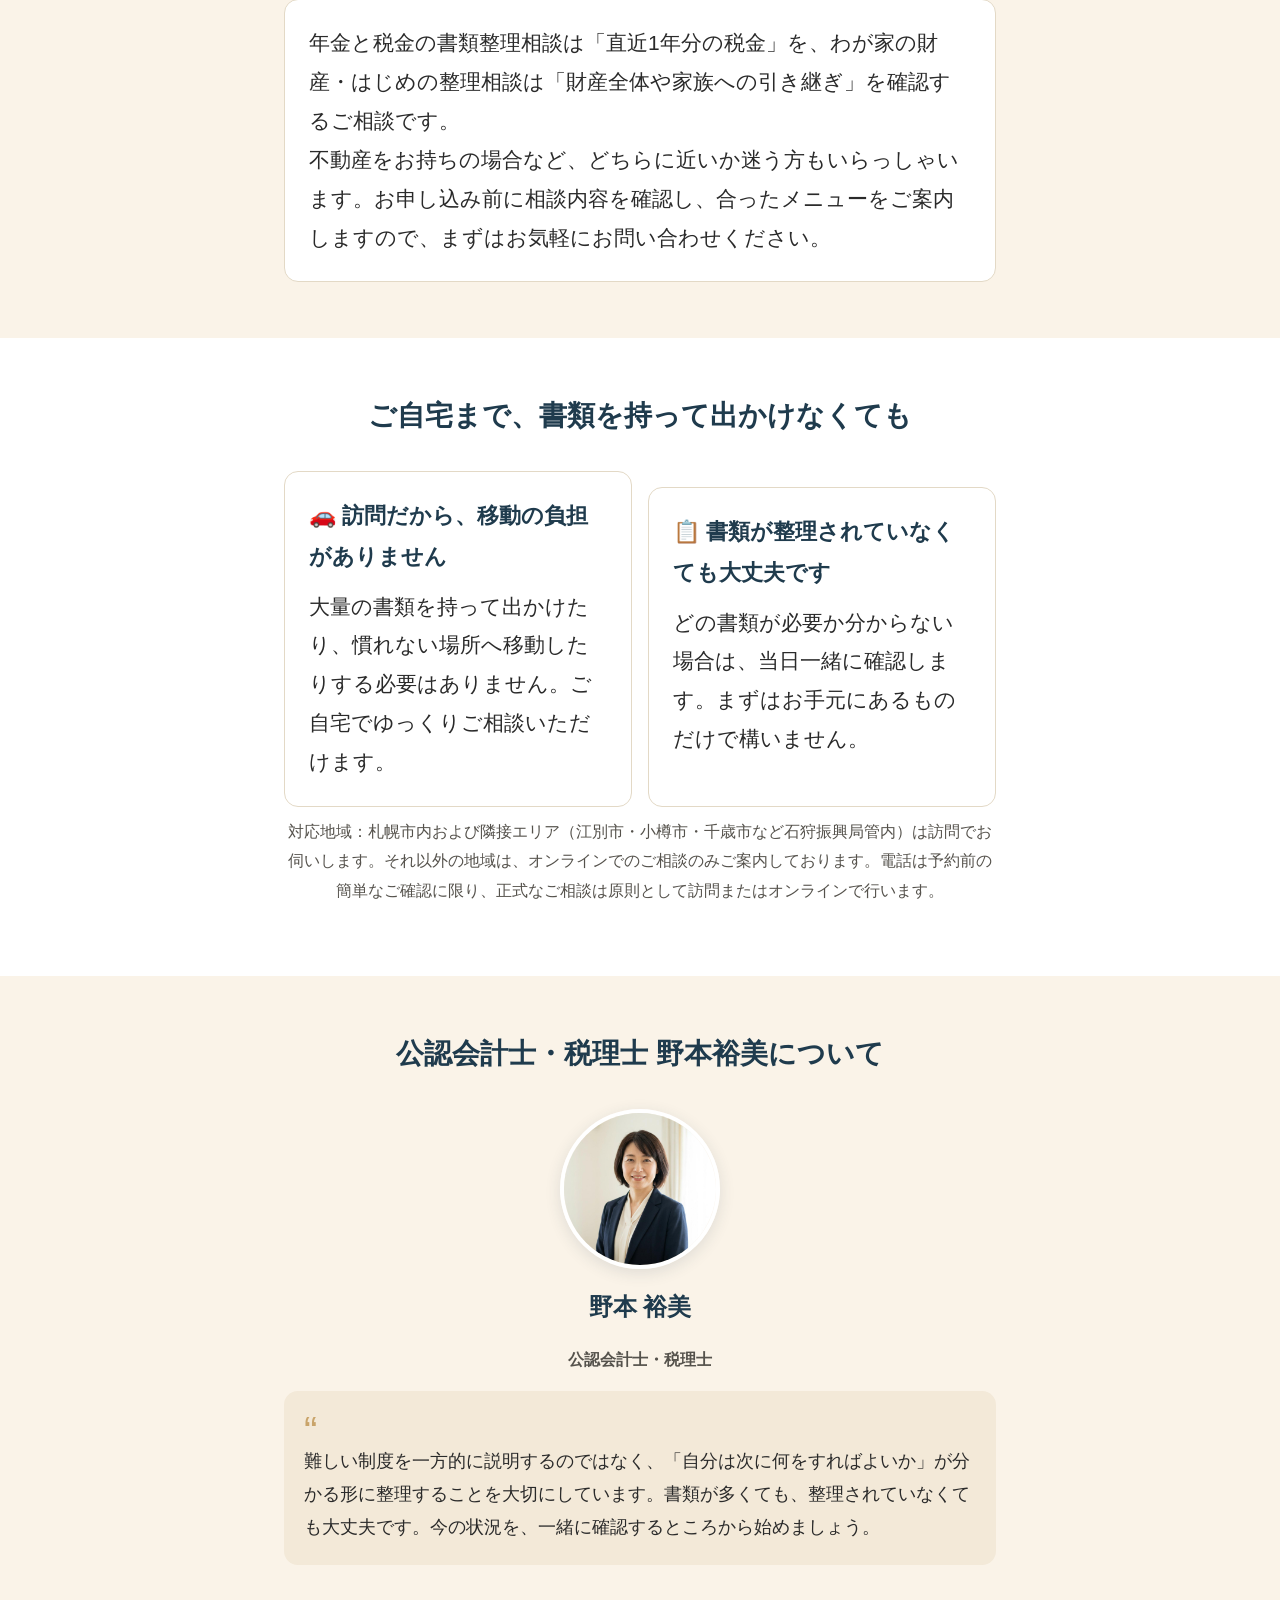
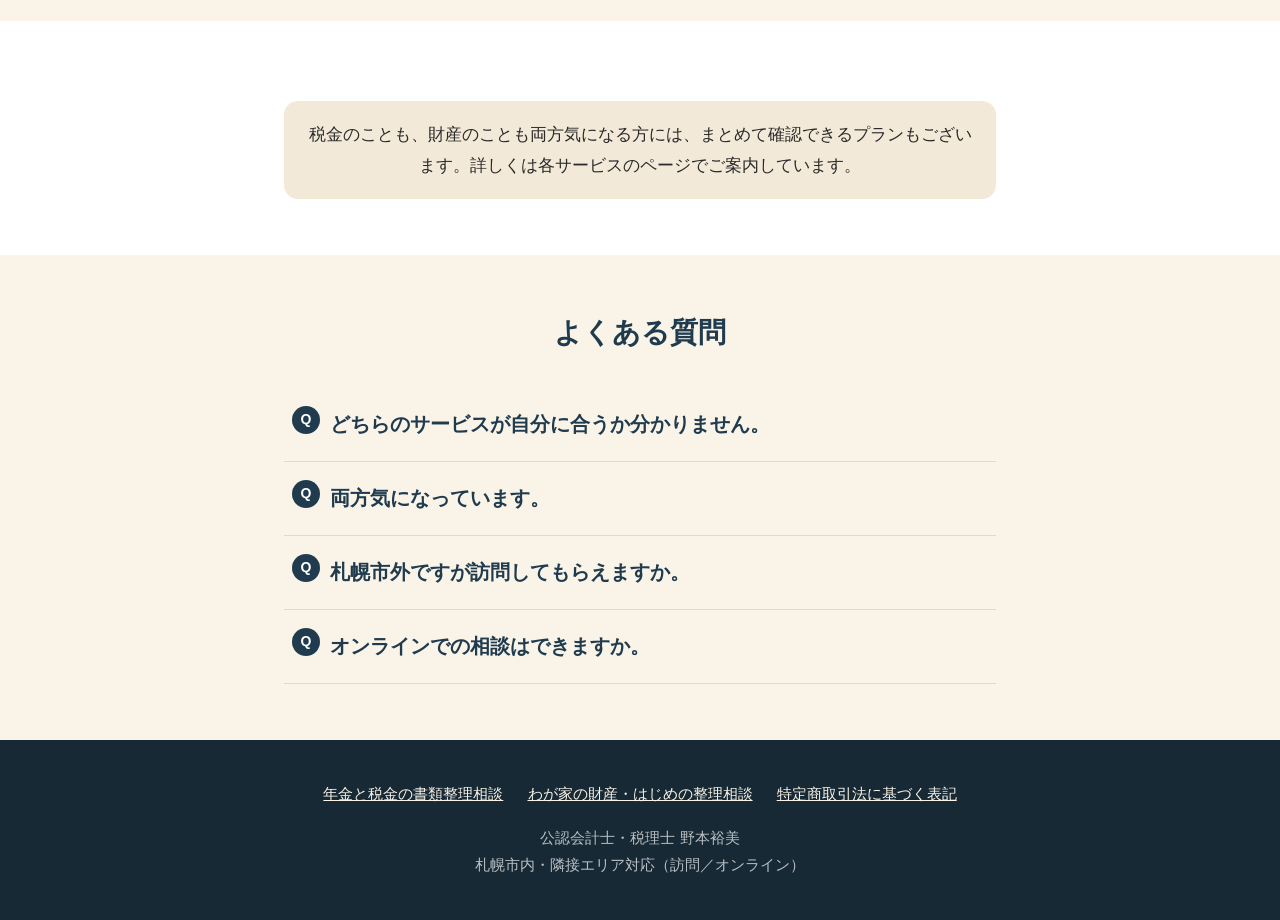
==== commit b15c7683: "お問い合わせフォームを追加し、各ページの申し込み導線を整備 - contact.html を新規追加(GASスプレッドシート連携のお問い合わせフォーム) - tax-check.html / asse" ====
--- a/index.html
+++ b/index.html
@@ -12,6 +12,7 @@
 <header class="site-header">
   <div class="header-inner">
     <div class="brand">訪問相談のご案内<small>公認会計士・税理士 野本裕美</small></div>
+    <a class="header-cta" href="contact.html">お問い合わせ</a>
   </div>
 </header>
 
--- a/assets/css/style.css
+++ b/assets/css/style.css
@@ -207,6 +207,24 @@
   margin-bottom: 28px;
 }
 
+.hero-highlight {
+  background: var(--color-white);
+  border: 2px solid var(--color-navy);
+  border-radius: var(--radius);
+  padding: 18px 20px;
+  margin: 0 auto 28px;
+  max-width: 480px;
+  font-size: 16px;
+  line-height: 1.7;
+  color: var(--color-text);
+  text-align: left;
+}
+
+.hero-highlight strong {
+  color: var(--color-navy);
+  font-size: 17px;
+}
+
 .hero-photo {
   width: 140px;
   height: 140px;
@@ -747,6 +765,120 @@
   margin-top: 10px;
 }
 
+/* ---------- お問い合わせフォーム ---------- */
+
+.contact-form {
+  display: grid;
+  gap: 22px;
+}
+
+.form-group {
+  display: grid;
+  gap: 8px;
+}
+
+.form-group label {
+  font-size: 18px;
+  font-weight: bold;
+  color: var(--color-navy);
+}
+
+.form-required {
+  display: inline-block;
+  background: var(--color-cta);
+  color: var(--color-white);
+  font-size: 12px;
+  font-weight: bold;
+  border-radius: 4px;
+  padding: 2px 8px;
+  margin-left: 8px;
+  vertical-align: middle;
+}
+
+.form-optional {
+  display: inline-block;
+  color: var(--color-text-soft);
+  font-size: 13px;
+  font-weight: 500;
+  margin-left: 8px;
+  vertical-align: middle;
+}
+
+.contact-form input[type="text"],
+.contact-form input[type="email"],
+.contact-form input[type="tel"],
+.contact-form select,
+.contact-form textarea {
+  width: 100%;
+  font-family: var(--font-base);
+  font-size: 19px;
+  font-weight: 500;
+  color: var(--color-text);
+  background: var(--color-white);
+  border: 2px solid var(--color-border);
+  border-radius: 10px;
+  padding: 14px 16px;
+}
+
+.contact-form input:focus,
+.contact-form select:focus,
+.contact-form textarea:focus {
+  outline: none;
+  border-color: var(--color-navy);
+}
+
+.contact-form textarea {
+  min-height: 160px;
+  resize: vertical;
+}
+
+.form-hp {
+  position: absolute;
+  left: -9999px;
+  width: 1px;
+  height: 1px;
+  overflow: hidden;
+}
+
+.form-status {
+  border-radius: var(--radius);
+  padding: 24px 20px;
+  margin-bottom: 24px;
+  font-size: 18px;
+  font-weight: 600;
+  text-align: center;
+  white-space: pre-line;
+  outline: none;
+}
+
+.form-status.success {
+  background: #e6f2ea;
+  color: #1f6b3d;
+  border: 2px solid #1f6b3d;
+  font-size: 20px;
+  line-height: 1.7;
+}
+
+.form-status.error {
+  background: #fbe9e6;
+  color: var(--color-cta-dark);
+}
+
+.form-status[hidden] {
+  display: none;
+}
+
+.contact-form button[type="submit"] {
+  border: none;
+  cursor: pointer;
+  font-family: var(--font-base);
+}
+
+.contact-form button[disabled] {
+  opacity: 0.6;
+  cursor: not-allowed;
+}
+
 @media (max-width: 480px) {
   body {
     font-size: 19px;
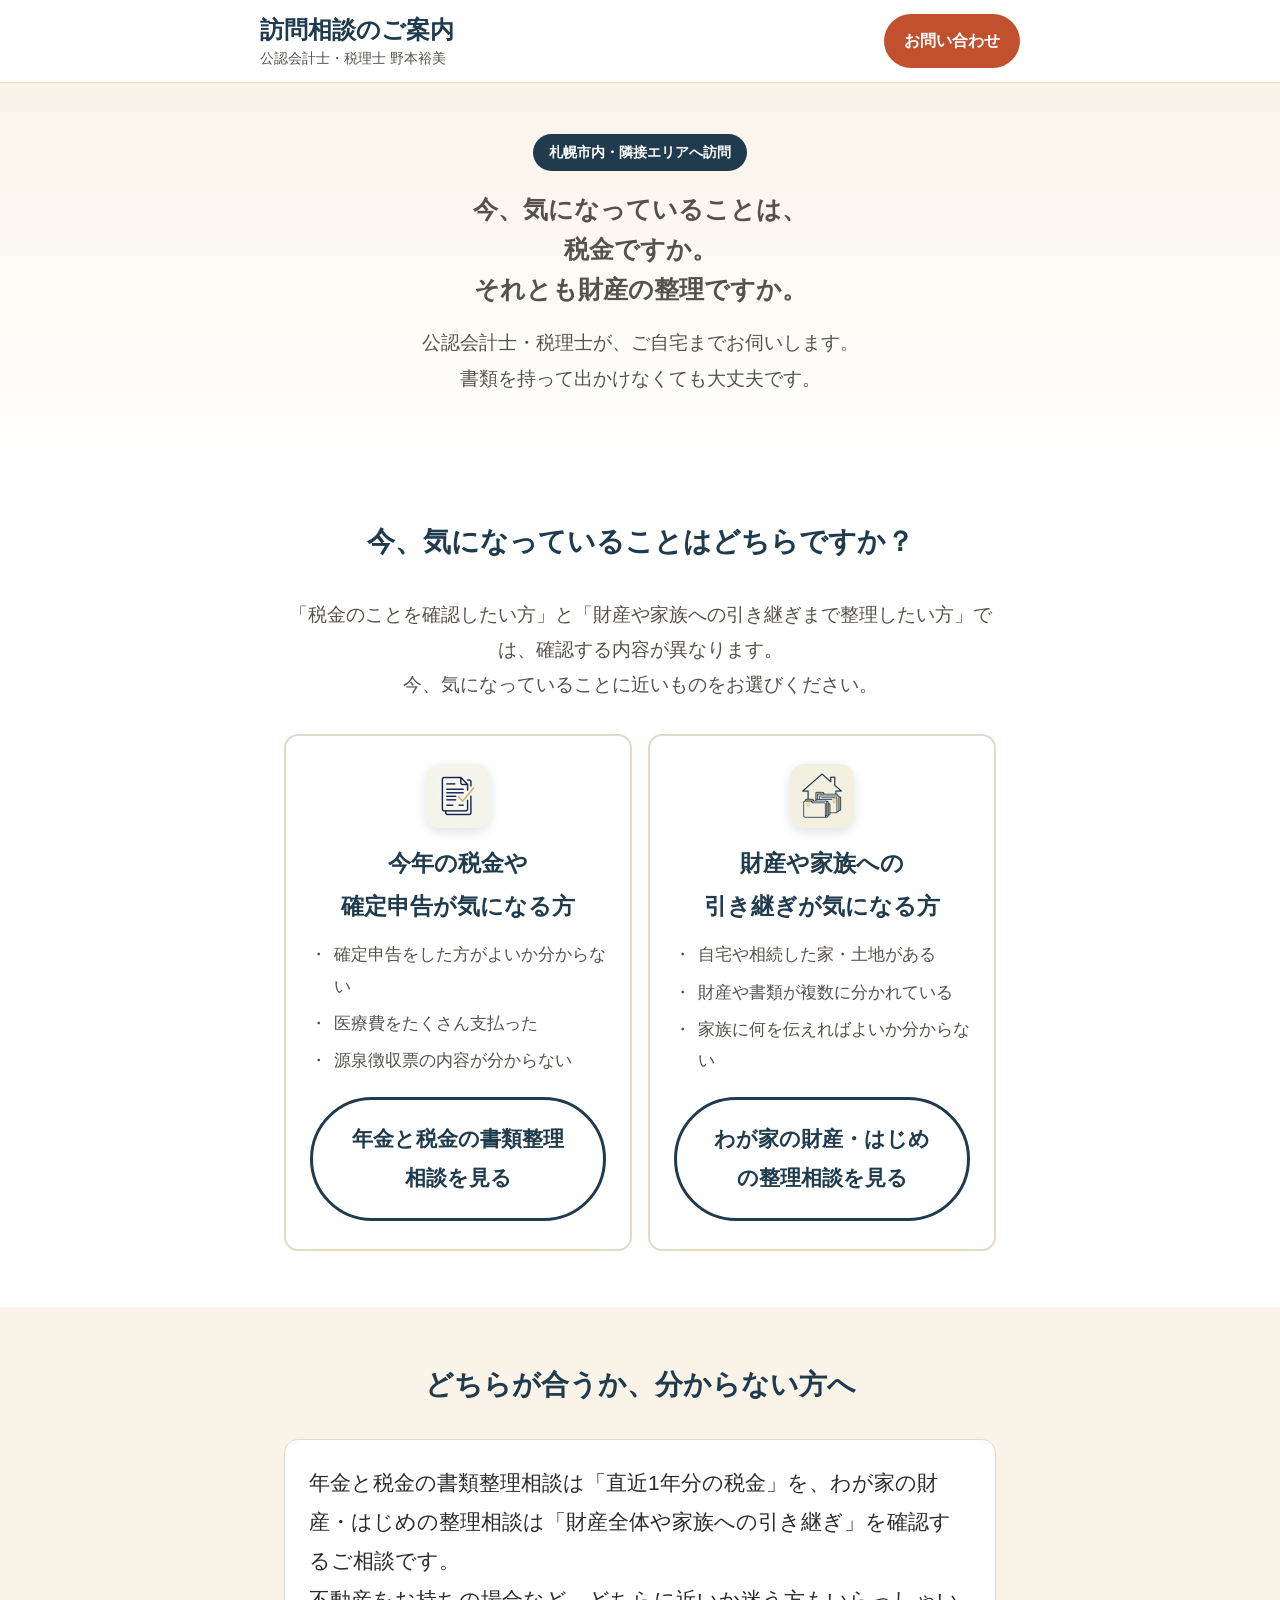
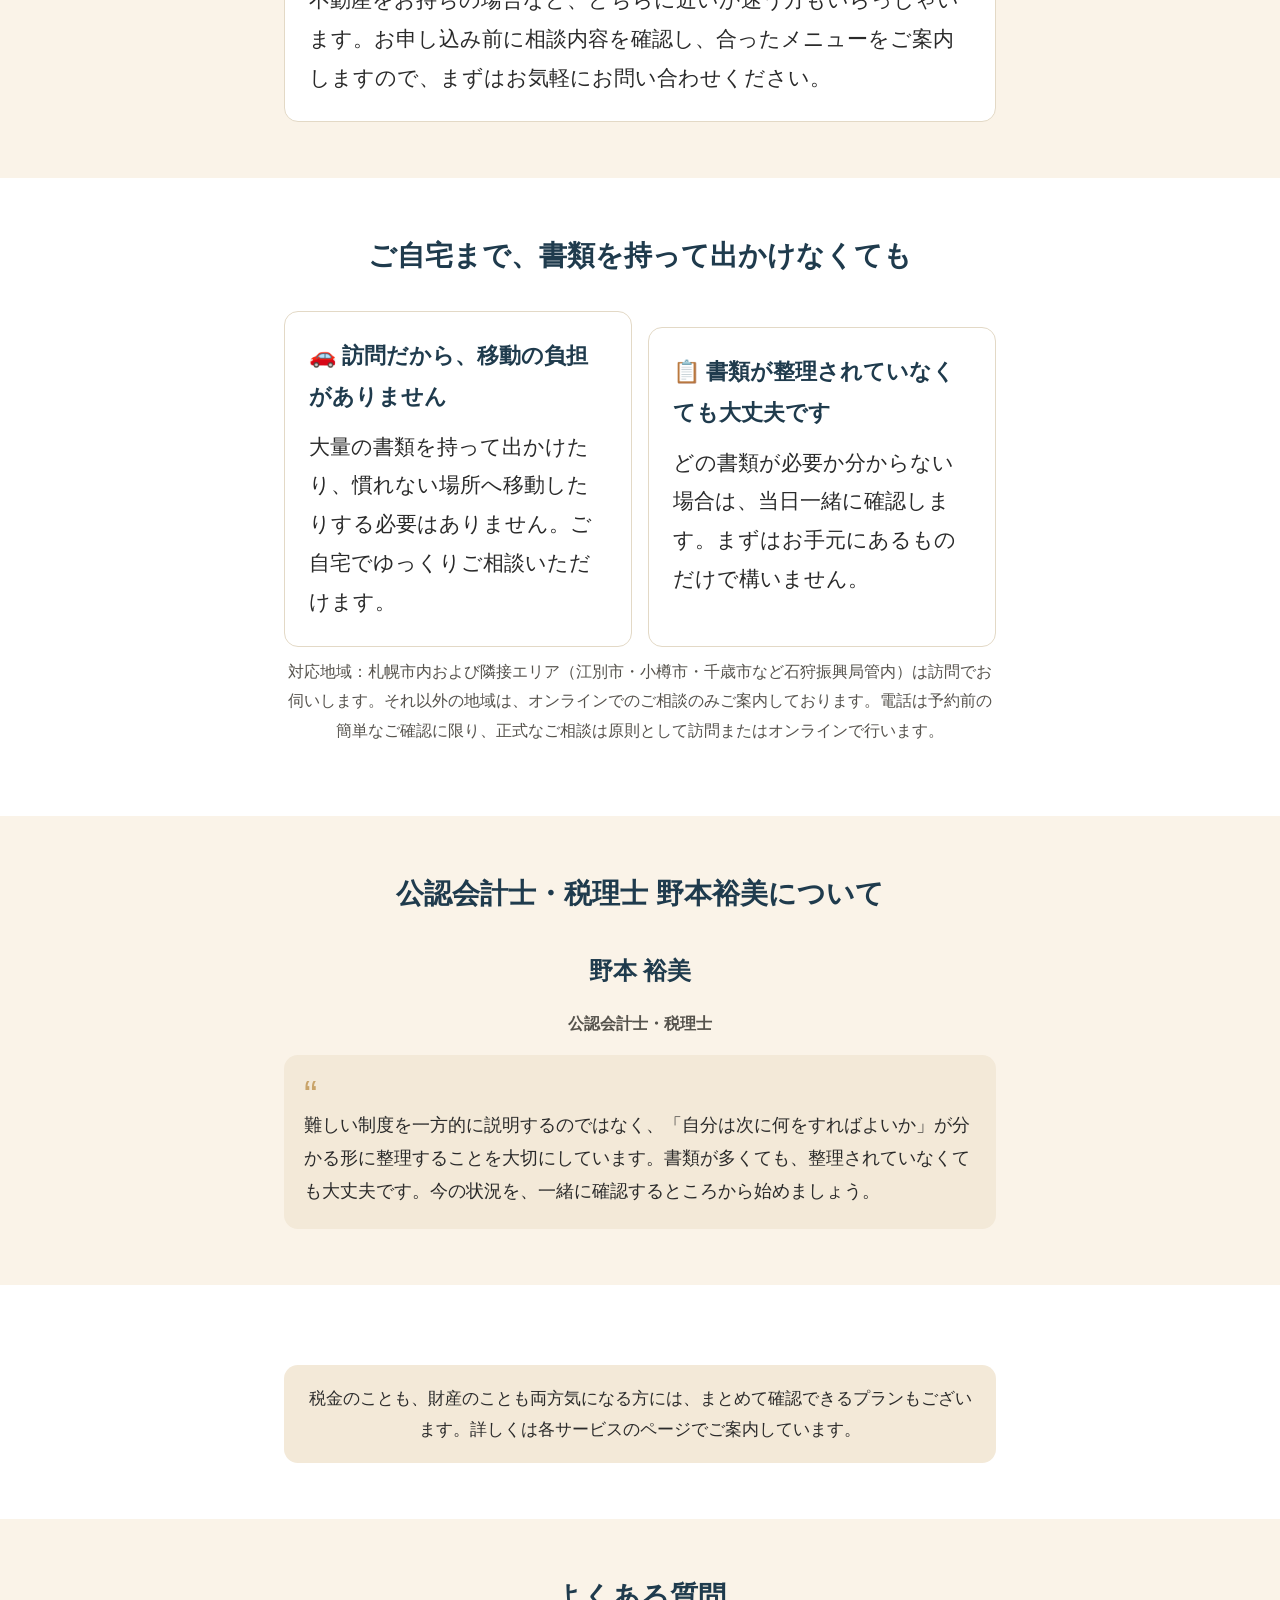
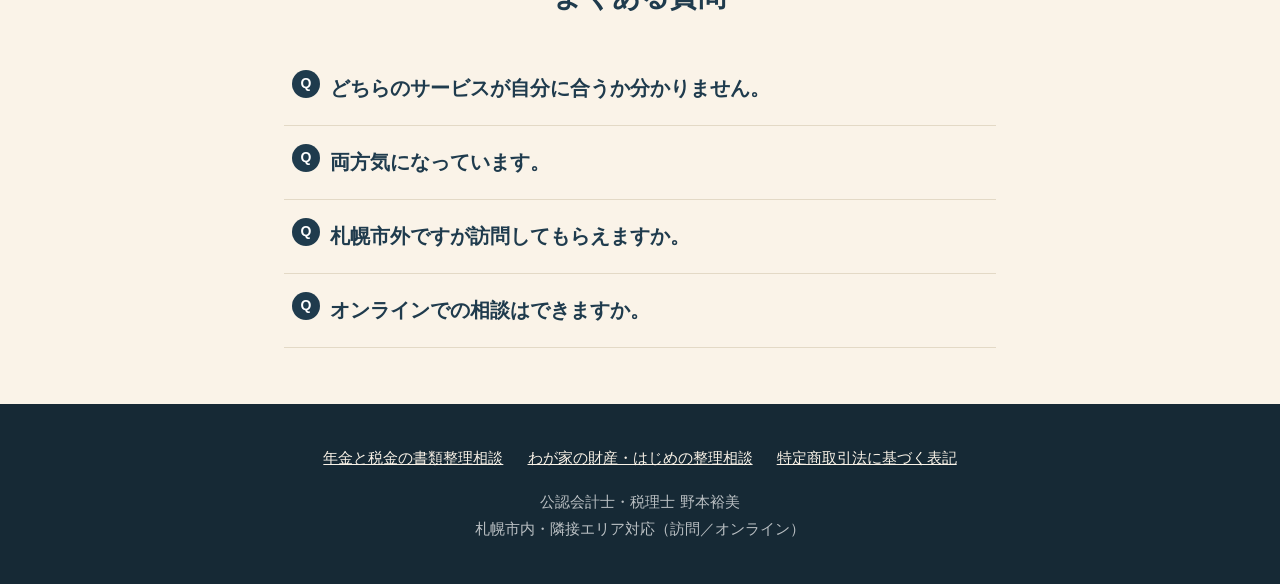
==== commit 24340cac: "プロフィール写真を外す Co-Authored-By: Claude Opus 5.5 <noreply@anthropic.com>" ====
--- a/index.html
+++ b/index.html
@@ -19,7 +19,6 @@
 <!-- ============ 1. ファーストビュー ============ -->
 <section class="hero">
   <div class="container">
-    <img class="hero-photo" src="assets/images/nomoto-profile.jpg" alt="公認会計士・税理士 野本裕美">
     <p class="eyebrow">札幌市内・隣接エリアへ訪問</p>
     <h1>今、気になっていることは、<br>税金ですか。<br>それとも財産の整理ですか。</h1>
     <p class="hero-sub">公認会計士・税理士が、ご自宅までお伺いします。<br>書類を持って出かけなくても大丈夫です。</p>
@@ -94,7 +93,6 @@
   <div class="container">
     <h2 class="section-title">公認会計士・税理士 野本裕美について</h2>
     <div class="profile">
-      <img class="profile-photo" src="assets/images/nomoto-profile.jpg" alt="野本裕美">
       <div class="profile-name">野本 裕美</div>
       <div class="profile-cred">公認会計士・税理士</div>
       <div class="profile-comment">
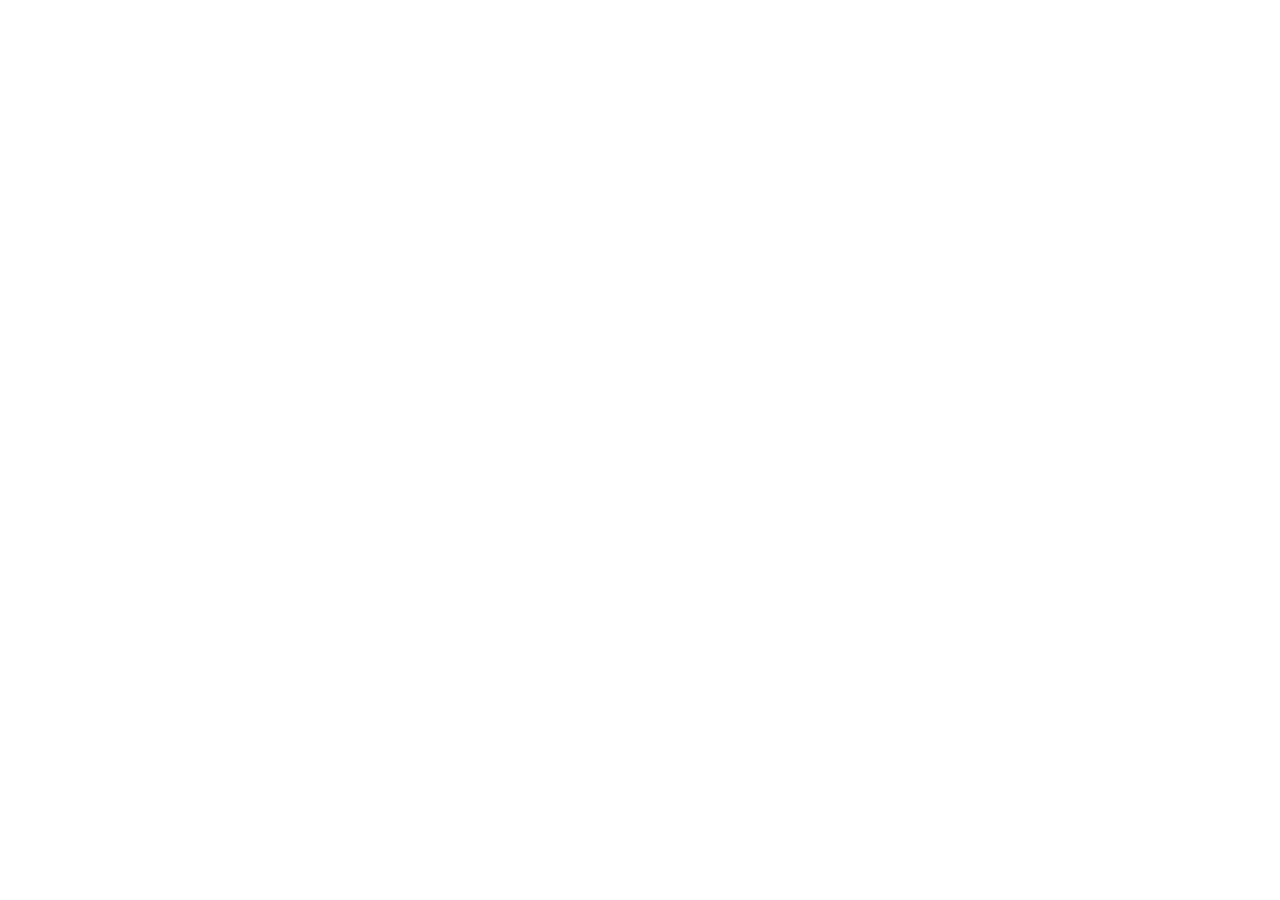
==== commit e3be4ee3: "全ページを otonari.withwie.jp/seiri/ へ転送 Co-Authored-By: Claude Opus 5.5 <noreply@anthropic.com>" ====
--- a/index.html
+++ b/index.html
@@ -3,155 +3,12 @@
 <head>
 <meta charset="UTF-8">
 <meta name="viewport" content="width=device-width, initial-scale=1">
-<title>訪問相談のご案内｜公認会計士・税理士 野本裕美</title>
-<meta name="description" content="札幌市内・隣接エリアへの訪問相談。今年の税金が気になる方は「年金と税金の書類整理相談」、財産や家族への引き継ぎが気になる方は「わが家の財産・はじめの整理相談」へ。">
-<link rel="stylesheet" href="assets/css/style.css">
+<title>ページを移動しました</title>
+<meta name="robots" content="noindex">
+<meta http-equiv="refresh" content="0; url=https://otonari.withwie.jp/seiri/">
+<link rel="canonical" href="https://otonari.withwie.jp/seiri/">
 </head>
 <body>
-
-<header class="site-header">
-  <div class="header-inner">
-    <div class="brand">訪問相談のご案内<small>公認会計士・税理士 野本裕美</small></div>
-    <a class="header-cta" href="contact.html">お問い合わせ</a>
-  </div>
-</header>
-
-<!-- ============ 1. ファーストビュー ============ -->
-<section class="hero">
-  <div class="container">
-    <p class="eyebrow">札幌市内・隣接エリアへ訪問</p>
-    <h1>今、気になっていることは、<br>税金ですか。<br>それとも財産の整理ですか。</h1>
-    <p class="hero-sub">公認会計士・税理士が、ご自宅までお伺いします。<br>書類を持って出かけなくても大丈夫です。</p>
-  </div>
-</section>
-
-<!-- ============ 2. 選択肢 ============ -->
-<section>
-  <div class="container">
-    <h2 class="section-title">今、気になっていることはどちらですか？</h2>
-    <p class="section-lead">「税金のことを確認したい方」と「財産や家族への引き継ぎまで整理したい方」では、確認する内容が異なります。<br>今、気になっていることに近いものをお選びください。</p>
-
-    <div class="card-grid cols-2">
-      <div class="choice-card">
-        <img class="choice-icon-img" src="assets/images/icon-tax-check.png" alt="">
-        <h3>今年の税金や<br>確定申告が気になる方</h3>
-        <ul>
-          <li>確定申告をした方がよいか分からない</li>
-          <li>医療費をたくさん支払った</li>
-          <li>源泉徴収票の内容が分からない</li>
-        </ul>
-        <a class="btn btn-secondary btn-block" href="tax-check.html">年金と税金の書類整理相談を見る</a>
-      </div>
-
-      <div class="choice-card">
-        <img class="choice-icon-img" src="assets/images/icon-asset-check.png" alt="">
-        <h3>財産や家族への<br>引き継ぎが気になる方</h3>
-        <ul>
-          <li>自宅や相続した家・土地がある</li>
-          <li>財産や書類が複数に分かれている</li>
-          <li>家族に何を伝えればよいか分からない</li>
-        </ul>
-        <a class="btn btn-secondary btn-block" href="asset-check.html">わが家の財産・はじめの整理相談を見る</a>
-      </div>
-    </div>
-  </div>
-</section>
-
-<!-- ============ 3. どちらか分からない方へ ============ -->
-<section class="alt">
-  <div class="container">
-    <h2 class="section-title">どちらが合うか、分からない方へ</h2>
-    <div class="card">
-      <p style="margin-bottom:0;">
-        年金と税金の書類整理相談は「直近1年分の税金」を、わが家の財産・はじめの整理相談は「財産全体や家族への引き継ぎ」を確認するご相談です。<br>
-        不動産をお持ちの場合など、どちらに近いか迷う方もいらっしゃいます。お申し込み前に相談内容を確認し、合ったメニューをご案内しますので、まずはお気軽にお問い合わせください。
-      </p>
-    </div>
-  </div>
-</section>
-
-<!-- ============ 4. 訪問相談の特徴 ============ -->
-<section>
-  <div class="container">
-    <h2 class="section-title">ご自宅まで、書類を持って出かけなくても</h2>
-    <div class="card-grid cols-2">
-      <div class="card">
-        <h3>🚗 訪問だから、移動の負担がありません</h3>
-        <p style="margin-bottom:0;">大量の書類を持って出かけたり、慣れない場所へ移動したりする必要はありません。ご自宅でゆっくりご相談いただけます。</p>
-      </div>
-      <div class="card">
-        <h3>📋 書類が整理されていなくても大丈夫です</h3>
-        <p style="margin-bottom:0;">どの書類が必要か分からない場合は、当日一緒に確認します。まずはお手元にあるものだけで構いません。</p>
-      </div>
-    </div>
-    <p class="area-note">対応地域：札幌市内および隣接エリア（江別市・小樽市・千歳市など石狩振興局管内）は訪問でお伺いします。それ以外の地域は、オンラインでのご相談のみご案内しております。電話は予約前の簡単なご確認に限り、正式なご相談は原則として訪問またはオンラインで行います。</p>
-  </div>
-</section>
-
-<!-- ============ 5. 提供者紹介 ============ -->
-<section class="alt">
-  <div class="container">
-    <h2 class="section-title">公認会計士・税理士 野本裕美について</h2>
-    <div class="profile">
-      <div class="profile-name">野本 裕美</div>
-      <div class="profile-cred">公認会計士・税理士</div>
-      <div class="profile-comment">
-        難しい制度を一方的に説明するのではなく、「自分は次に何をすればよいか」が分かる形に整理することを大切にしています。書類が多くても、整理されていなくても大丈夫です。今の状況を、一緒に確認するところから始めましょう。
-      </div>
-    </div>
-  </div>
-</section>
-
-<!-- ============ 6. セットプラン軽め案内 ============ -->
-<section>
-  <div class="container">
-    <div class="cross-link">
-      税金のことも、財産のことも両方気になる方には、まとめて確認できるプランもございます。詳しくは各サービスのページでご案内しています。
-    </div>
-  </div>
-</section>
-
-<!-- ============ 7. よくある質問 ============ -->
-<section class="alt">
-  <div class="container">
-    <h2 class="section-title">よくある質問</h2>
-
-    <details class="faq-item">
-      <summary>どちらのサービスが自分に合うか分かりません。</summary>
-      <div class="faq-answer">お申し込み前に内容を確認し、合ったメニューをご案内します。まずはお気軽にお問い合わせください。</div>
-    </details>
-
-    <details class="faq-item">
-      <summary>両方気になっています。</summary>
-      <div class="faq-answer">まとめて確認できるセットプランをご用意しています。各サービスページの料金欄でご案内しています。</div>
-    </details>
-
-    <details class="faq-item">
-      <summary>札幌市外ですが訪問してもらえますか。</summary>
-      <div class="faq-answer">札幌市内および隣接エリア（江別・小樽・千歳など石狩振興局管内）は訪問で伺います。それ以外の地域は、オンラインでのご相談のみご案内しております。</div>
-    </details>
-
-    <details class="faq-item">
-      <summary>オンラインでの相談はできますか。</summary>
-      <div class="faq-answer">ご本人またはご家族が希望される場合は、対応を検討します。まずはお問い合わせください。</div>
-    </details>
-  </div>
-</section>
-
-<!-- ============ フッター ============ -->
-<footer class="site-footer">
-  <div class="container">
-    <div class="footer-links">
-      <a href="tax-check.html">年金と税金の書類整理相談</a>
-      <a href="asset-check.html">わが家の財産・はじめの整理相談</a>
-      <a href="javascript:void(0);" title="準備中">特定商取引法に基づく表記</a>
-    </div>
-    <p class="footer-address">
-      公認会計士・税理士 野本裕美<br>
-      札幌市内・隣接エリア対応（訪問／オンライン）
-    </p>
-  </div>
-</footer>
-
+<p>このページは移動しました。<a href="https://otonari.withwie.jp/seiri/">新しいページはこちら</a></p>
 </body>
 </html>
